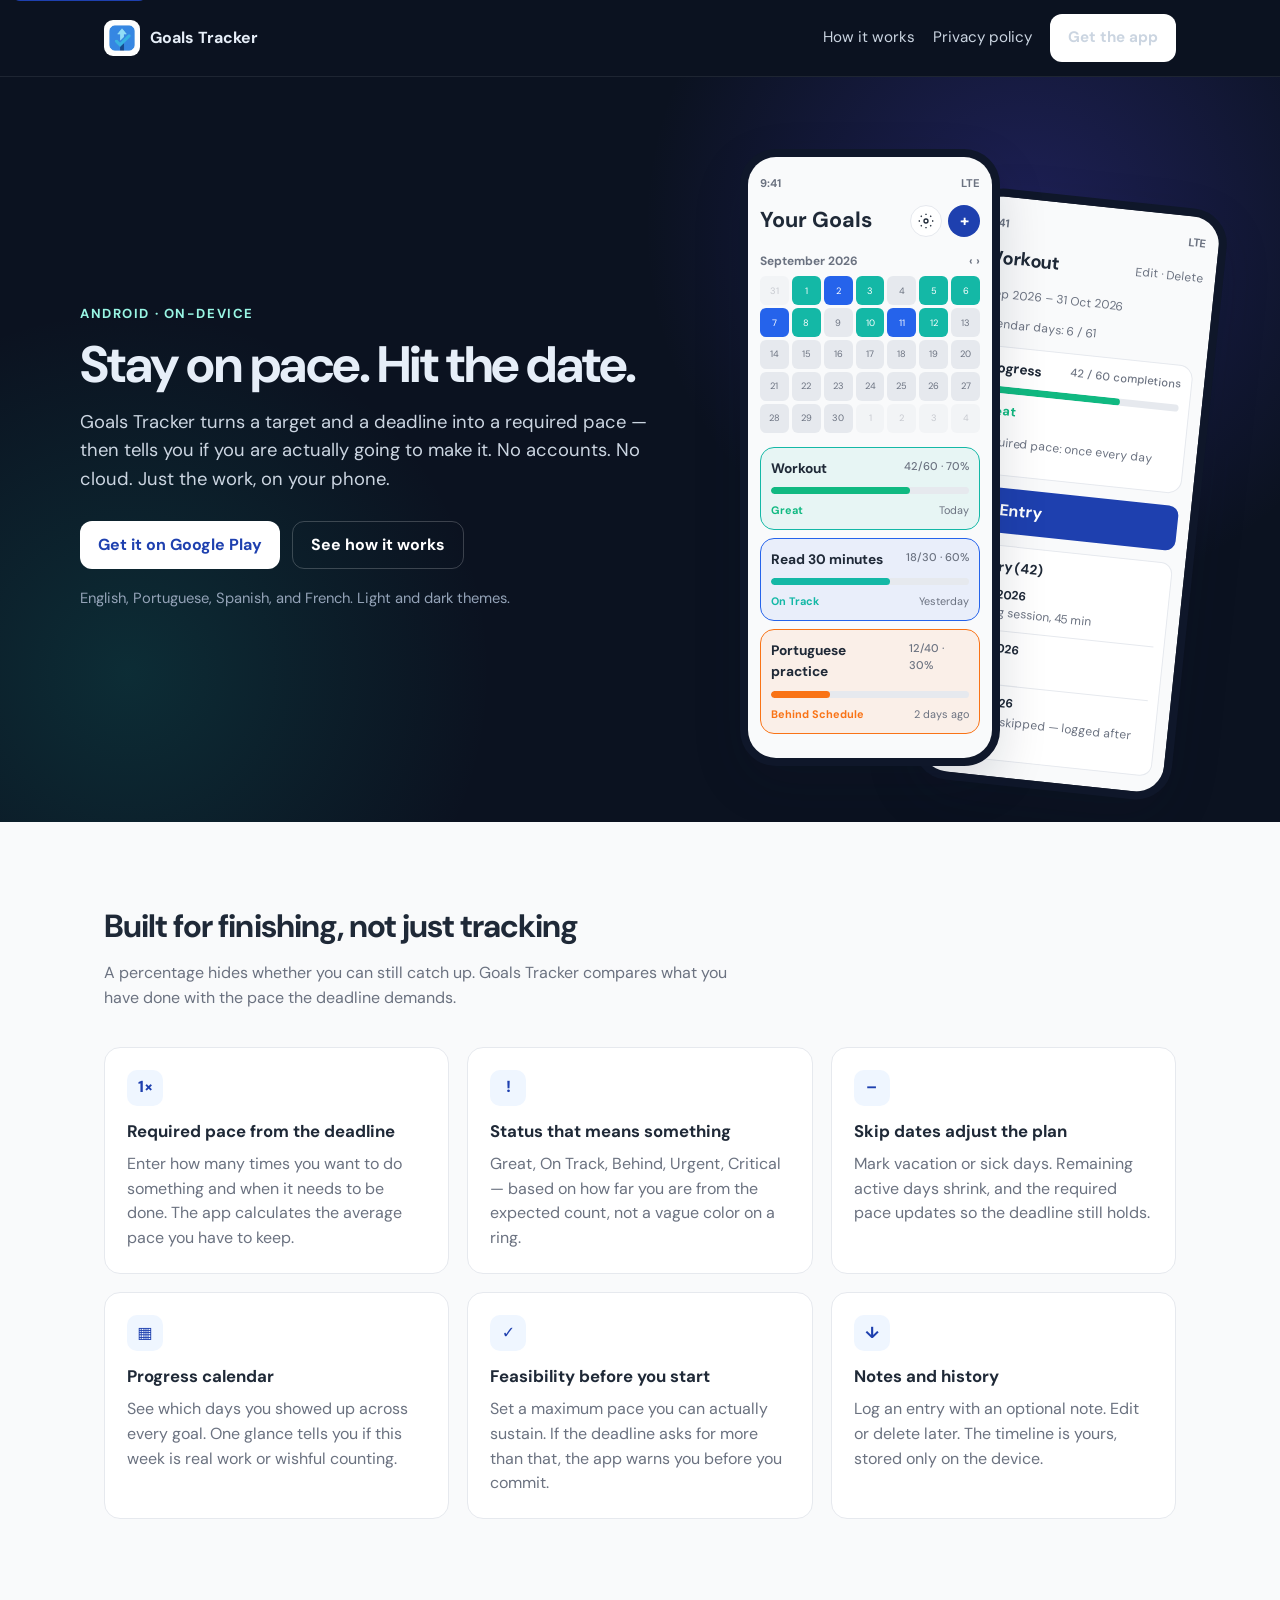
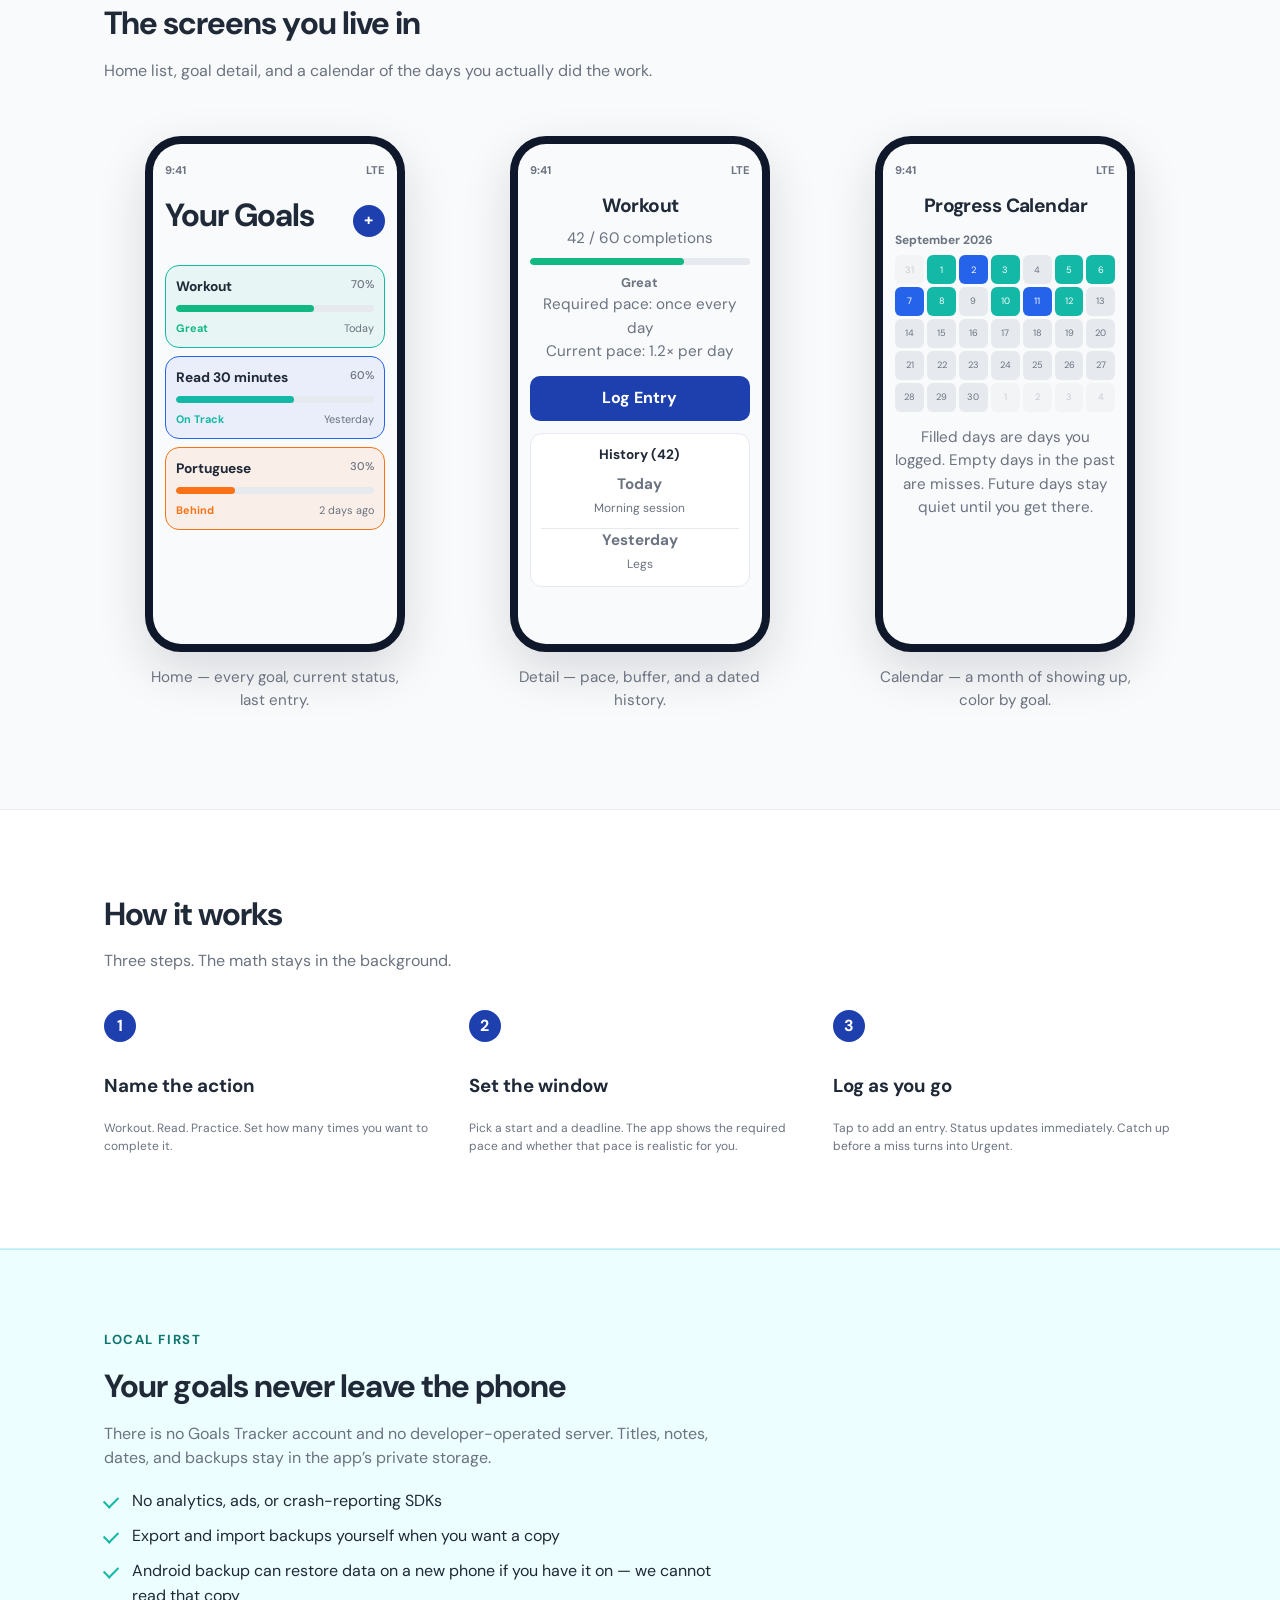
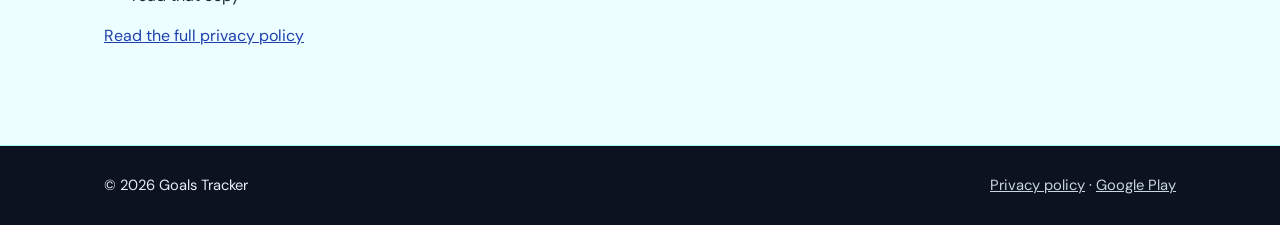
==== index.html @ f4b09078 "Add public landing page and privacy policy for GitHub Pages. Co-authored-by: Cursor <cursoragent@cur" ====
<!DOCTYPE html>
<html lang="en">
  <head>
    <meta charset="utf-8" />
    <meta name="viewport" content="width=device-width, initial-scale=1" />
    <title>Goals Tracker — Stay on pace. Hit the date.</title>
    <meta
      name="description"
      content="Goals Tracker turns a target and a deadline into a daily pace, then tells you if you are actually going to make it. All data stays on your phone."
    />
    <link rel="canonical" href="https://zepedrodev.github.io/goals-tracker/" />
    <meta property="og:title" content="Goals Tracker" />
    <meta
      property="og:description"
      content="Set a target and a date. See the pace you need, and whether you are on track."
    />
    <meta property="og:type" content="website" />
    <meta property="og:url" content="https://zepedrodev.github.io/goals-tracker/" />
    <meta property="og:image" content="https://zepedrodev.github.io/goals-tracker/assets/icon.png" />
    <link rel="icon" href="assets/favicon.svg" type="image/svg+xml" />
    <link rel="apple-touch-icon" href="assets/icon.png" />
    <link rel="preconnect" href="https://fonts.googleapis.com" />
    <link rel="preconnect" href="https://fonts.gstatic.com" crossorigin />
    <link
      href="https://fonts.googleapis.com/css2?family=DM+Sans:ital,opsz,wght@0,9..40,400;0,9..40,500;0,9..40,700;1,9..40,400&display=swap"
      rel="stylesheet"
    />
    <link rel="stylesheet" href="assets/styles.css" />
  </head>
  <body>
    <a class="skip-link" href="#main">Skip to content</a>

    <header class="site-header">
      <nav class="nav" aria-label="Primary">
        <a class="brand" href="./">
          <img src="assets/icon.png" width="36" height="36" alt="" />
          Goals Tracker
        </a>
        <div class="nav-links">
          <a href="#how">How it works</a>
          <a href="privacy/">Privacy policy</a>
          <a class="button button-primary" href="https://play.google.com/store/apps/details?id=com.goalstracker.app">Get the app</a>
        </div>
      </nav>
    </header>

    <main id="main">
      <section class="hero">
        <div class="wrap hero-grid">
          <div>
            <p class="kicker">Android · on-device</p>
            <h1>Stay on pace. Hit the date.</h1>
            <p class="lede">
              Goals Tracker turns a target and a deadline into a required pace —
              then tells you if you are actually going to make it. No accounts.
              No cloud. Just the work, on your phone.
            </p>
            <div class="cta-row">
              <a class="button button-primary" href="https://play.google.com/store/apps/details?id=com.goalstracker.app">
                Get it on Google Play
              </a>
              <a class="button button-ghost" href="#how">See how it works</a>
            </div>
            <p class="fine-print">English, Portuguese, Spanish, and French. Light and dark themes.</p>
          </div>

          <div class="phones" aria-hidden="true">
            <div class="phone phone-home">
              <div class="phone-screen">
                <div class="status-bar"><span>9:41</span><span>LTE</span></div>
                <div class="app-header">
                  <h2>Your Goals</h2>
                  <div class="header-actions">
                    <span class="icon-btn" title="Settings">
                      <svg width="16" height="16" viewBox="0 0 24 24" fill="none" stroke="currentColor" stroke-width="2" aria-hidden="true"><circle cx="12" cy="12" r="3"/><path d="M12 1v2M12 21v2M4.2 4.2l1.4 1.4M18.4 18.4l1.4 1.4M1 12h2M21 12h2M4.2 19.8l1.4-1.4M18.4 5.6l1.4-1.4"/></svg>
                    </span>
                    <span class="add-btn">+</span>
                  </div>
                </div>
                <div class="cal-label"><span>September 2026</span><span>‹ ›</span></div>
                <div class="calendar">
                  <span class="muted">31</span><span class="done">1</span><span class="done-blue">2</span><span class="done">3</span><span>4</span><span class="done">5</span><span class="done">6</span>
                  <span class="done-blue">7</span><span class="done">8</span><span>9</span><span class="done">10</span><span class="done-blue">11</span><span class="done">12</span><span>13</span>
                  <span>14</span><span>15</span><span>16</span><span>17</span><span>18</span><span>19</span><span>20</span>
                  <span>21</span><span>22</span><span>23</span><span>24</span><span>25</span><span>26</span><span>27</span>
                  <span>28</span><span>29</span><span>30</span><span class="muted">1</span><span class="muted">2</span><span class="muted">3</span><span class="muted">4</span>
                </div>
                <article class="goal-card teal">
                  <div class="goal-top">
                    <span>Workout</span>
                    <span class="goal-meta">42/60 · 70%</span>
                  </div>
                  <div class="bar"><i style="width:70%;background:#10b981"></i></div>
                  <div class="goal-foot">
                    <span class="status-great">Great</span>
                    <span>Today</span>
                  </div>
                </article>
                <article class="goal-card blue">
                  <div class="goal-top">
                    <span>Read 30 minutes</span>
                    <span class="goal-meta">18/30 · 60%</span>
                  </div>
                  <div class="bar"><i style="width:60%;background:#14b8a6"></i></div>
                  <div class="goal-foot">
                    <span class="status-track">On Track</span>
                    <span>Yesterday</span>
                  </div>
                </article>
                <article class="goal-card orange">
                  <div class="goal-top">
                    <span>Portuguese practice</span>
                    <span class="goal-meta">12/40 · 30%</span>
                  </div>
                  <div class="bar"><i style="width:30%;background:#f97316"></i></div>
                  <div class="goal-foot">
                    <span class="status-behind">Behind Schedule</span>
                    <span>2 days ago</span>
                  </div>
                </article>
              </div>
            </div>

            <div class="phone phone-detail">
              <div class="phone-screen">
                <div class="status-bar"><span>9:41</span><span>LTE</span></div>
                <div class="detail-title">
                  <h2>Workout</h2>
                  <span class="muted">Edit · Delete</span>
                </div>
                <p class="muted">1 Sep 2026 – 31 Oct 2026</p>
                <p class="muted">Calendar days: 6 / 61</p>
                <div class="goal-card" style="margin-top:12px">
                  <div class="goal-top">
                    <span>Progress</span>
                    <span class="goal-meta">42 / 60 completions</span>
                  </div>
                  <div class="bar"><i style="width:70%;background:#10b981"></i></div>
                  <p class="status-great" style="margin:8px 0 0;font-size:0.8rem">Great</p>
                  <p class="muted">Required pace: once every day</p>
                </div>
                <div class="log-btn">Log Entry</div>
                <div class="history">
                  <h3>History (42)</h3>
                  <p><strong>6 Sep 2026</strong><br /><span class="muted">Morning session, 45 min</span></p>
                  <p><strong>5 Sep 2026</strong><br /><span class="muted">Legs</span></p>
                  <p><strong>3 Sep 2026</strong><br /><span class="muted">Rest day skipped — logged after travel</span></p>
                </div>
              </div>
            </div>
          </div>
        </div>
      </section>

      <section class="section" id="features">
        <div class="wrap">
          <h2>Built for finishing, not just tracking</h2>
          <p class="section-intro">
            A percentage hides whether you can still catch up. Goals Tracker
            compares what you have done with the pace the deadline demands.
          </p>
          <div class="features">
            <article class="feature">
              <div class="feature-icon" aria-hidden="true">1×</div>
              <h3>Required pace from the deadline</h3>
              <p>
                Enter how many times you want to do something and when it needs
                to be done. The app calculates the average pace you have to keep.
              </p>
            </article>
            <article class="feature">
              <div class="feature-icon" aria-hidden="true">!</div>
              <h3>Status that means something</h3>
              <p>
                Great, On Track, Behind, Urgent, Critical — based on how far you
                are from the expected count, not a vague color on a ring.
              </p>
            </article>
            <article class="feature">
              <div class="feature-icon" aria-hidden="true">–</div>
              <h3>Skip dates adjust the plan</h3>
              <p>
                Mark vacation or sick days. Remaining active days shrink, and
                the required pace updates so the deadline still holds.
              </p>
            </article>
            <article class="feature">
              <div class="feature-icon" aria-hidden="true">▦</div>
              <h3>Progress calendar</h3>
              <p>
                See which days you showed up across every goal. One glance tells
                you if this week is real work or wishful counting.
              </p>
            </article>
            <article class="feature">
              <div class="feature-icon" aria-hidden="true">✓</div>
              <h3>Feasibility before you start</h3>
              <p>
                Set a maximum pace you can actually sustain. If the deadline
                asks for more than that, the app warns you before you commit.
              </p>
            </article>
            <article class="feature">
              <div class="feature-icon" aria-hidden="true">↓</div>
              <h3>Notes and history</h3>
              <p>
                Log an entry with an optional note. Edit or delete later. The
                timeline is yours, stored only on the device.
              </p>
            </article>
          </div>
        </div>
      </section>

      <section class="section" id="screens" style="padding-top:0">
        <div class="wrap">
          <h2>The screens you live in</h2>
          <p class="section-intro">
            Home list, goal detail, and a calendar of the days you actually did the work.
          </p>
          <div class="shots">
            <figure class="shot">
              <div class="phone">
                <div class="phone-screen">
                  <div class="status-bar"><span>9:41</span><span>LTE</span></div>
                  <div class="app-header">
                    <h2>Your Goals</h2>
                    <span class="add-btn">+</span>
                  </div>
                  <article class="goal-card teal">
                    <div class="goal-top"><span>Workout</span><span class="goal-meta">70%</span></div>
                    <div class="bar"><i style="width:70%;background:#10b981"></i></div>
                    <div class="goal-foot"><span class="status-great">Great</span><span>Today</span></div>
                  </article>
                  <article class="goal-card blue">
                    <div class="goal-top"><span>Read 30 minutes</span><span class="goal-meta">60%</span></div>
                    <div class="bar"><i style="width:60%;background:#14b8a6"></i></div>
                    <div class="goal-foot"><span class="status-track">On Track</span><span>Yesterday</span></div>
                  </article>
                  <article class="goal-card orange">
                    <div class="goal-top"><span>Portuguese</span><span class="goal-meta">30%</span></div>
                    <div class="bar"><i style="width:30%;background:#f97316"></i></div>
                    <div class="goal-foot"><span class="status-behind">Behind</span><span>2 days ago</span></div>
                  </article>
                </div>
              </div>
              <figcaption><p>Home — every goal, current status, last entry.</p></figcaption>
            </figure>
            <figure class="shot">
              <div class="phone">
                <div class="phone-screen">
                  <div class="status-bar"><span>9:41</span><span>LTE</span></div>
                  <h2 style="margin:0 0 6px;font-size:1.2rem">Workout</h2>
                  <p class="muted">42 / 60 completions</p>
                  <div class="bar"><i style="width:70%;background:#10b981"></i></div>
                  <p class="status-great" style="font-size:0.8rem">Great</p>
                  <p class="muted">Required pace: once every day</p>
                  <p class="muted">Current pace: 1.2× per day</p>
                  <div class="log-btn">Log Entry</div>
                  <div class="history">
                    <h3>History (42)</h3>
                    <p><strong>Today</strong><br /><span class="muted">Morning session</span></p>
                    <p><strong>Yesterday</strong><br /><span class="muted">Legs</span></p>
                  </div>
                </div>
              </div>
              <figcaption><p>Detail — pace, buffer, and a dated history.</p></figcaption>
            </figure>
            <figure class="shot">
              <div class="phone">
                <div class="phone-screen">
                  <div class="status-bar"><span>9:41</span><span>LTE</span></div>
                  <h2 style="margin:0 0 10px;font-size:1.2rem">Progress Calendar</h2>
                  <div class="cal-label"><span>September 2026</span></div>
                  <div class="calendar">
                    <span class="muted">31</span><span class="done">1</span><span class="done-blue">2</span><span class="done">3</span><span>4</span><span class="done">5</span><span class="done">6</span>
                    <span class="done-blue">7</span><span class="done">8</span><span>9</span><span class="done">10</span><span class="done-blue">11</span><span class="done">12</span><span>13</span>
                    <span>14</span><span>15</span><span>16</span><span>17</span><span>18</span><span>19</span><span>20</span>
                    <span>21</span><span>22</span><span>23</span><span>24</span><span>25</span><span>26</span><span>27</span>
                    <span>28</span><span>29</span><span>30</span><span class="muted">1</span><span class="muted">2</span><span class="muted">3</span><span class="muted">4</span>
                  </div>
                  <p class="muted" style="margin-top:12px">Filled days are days you logged. Empty days in the past are misses. Future days stay quiet until you get there.</p>
                </div>
              </div>
              <figcaption><p>Calendar — a month of showing up, color by goal.</p></figcaption>
            </figure>
          </div>
        </div>
      </section>

      <section class="section" id="how" style="background:#fff;border-top:1px solid var(--border);border-bottom:1px solid var(--border)">
        <div class="wrap">
          <h2>How it works</h2>
          <p class="section-intro">Three steps. The math stays in the background.</p>
          <div class="steps">
            <article>
              <span class="step-num">1</span>
              <h3>Name the action</h3>
              <p class="muted">Workout. Read. Practice. Set how many times you want to complete it.</p>
            </article>
            <article>
              <span class="step-num">2</span>
              <h3>Set the window</h3>
              <p class="muted">Pick a start and a deadline. The app shows the required pace and whether that pace is realistic for you.</p>
            </article>
            <article>
              <span class="step-num">3</span>
              <h3>Log as you go</h3>
              <p class="muted">Tap to add an entry. Status updates immediately. Catch up before a miss turns into Urgent.</p>
            </article>
          </div>
        </div>
      </section>

      <section class="section privacy-band" id="privacy-first">
        <div class="wrap privacy-grid">
          <div>
            <p class="kicker" style="color:#0f766e">Local first</p>
            <h2>Your goals never leave the phone</h2>
            <p class="section-intro" style="margin-bottom:18px">
              There is no Goals Tracker account and no developer-operated server.
              Titles, notes, dates, and backups stay in the app’s private storage.
            </p>
            <ul class="checks">
              <li>No analytics, ads, or crash-reporting SDKs</li>
              <li>Export and import backups yourself when you want a copy</li>
              <li>Android backup can restore data on a new phone if you have it on — we cannot read that copy</li>
            </ul>
            <p><a href="privacy/">Read the full privacy policy</a></p>
          </div>
        </div>
      </section>
    </main>

    <footer class="site-footer">
      <div class="wrap footer-row">
        <span>© 2026 Goals Tracker</span>
        <span>
          <a href="privacy/">Privacy policy</a>
          ·
          <a href="https://play.google.com/store/apps/details?id=com.goalstracker.app">Google Play</a>
        </span>
      </div>
    </footer>
  </body>
</html>
---- assets/styles.css ----
:root {
  --bg: #f9fafb;
  --surface: #ffffff;
  --text: #1f2937;
  --muted: #6b7280;
  --faint: #9ca3af;
  --border: #e6e9ee;
  --primary: #1e40af;
  --primary-hover: #1d4ed8;
  --secondary: #14b8a6;
  --success: #10b981;
  --warning: #f97316;
  --info: #2563eb;
  --hero: #0b1220;
  --hero-text: #e6eef8;
  --radius: 16px;
  --shadow: 0 18px 50px rgba(15, 23, 42, 0.14);
  --max: 1120px;
}

* {
  box-sizing: border-box;
}

html {
  scroll-behavior: smooth;
}

body {
  margin: 0;
  color: var(--text);
  background: var(--bg);
  font-family: "DM Sans", system-ui, -apple-system, "Segoe UI", sans-serif;
  line-height: 1.55;
}

img {
  max-width: 100%;
  display: block;
}

a {
  color: var(--primary);
}

.skip-link {
  position: absolute;
  left: 12px;
  top: -40px;
  z-index: 20;
  padding: 8px 12px;
  background: var(--primary);
  color: #fff;
  border-radius: 8px;
}

.skip-link:focus {
  top: 12px;
}

.site-header,
.site-footer {
  background: var(--hero);
  color: var(--hero-text);
}

.site-header {
  position: sticky;
  top: 0;
  z-index: 10;
  border-bottom: 1px solid rgba(255, 255, 255, 0.08);
}

.nav {
  display: flex;
  align-items: center;
  justify-content: space-between;
  flex-wrap: wrap;
  gap: 16px;
  max-width: var(--max);
  margin: 0 auto;
  padding: 14px 24px;
}

.brand {
  display: flex;
  align-items: center;
  gap: 10px;
  color: inherit;
  text-decoration: none;
  font-weight: 700;
}

.brand img {
  width: 36px;
  height: 36px;
  border-radius: 9px;
}

.nav-links {
  display: flex;
  align-items: center;
  gap: 8px 18px;
}

.nav-links a {
  color: #cbd5e1;
  text-decoration: none;
  font-size: 0.95rem;
}

.nav-links a:hover,
.nav-links a[aria-current="page"] {
  color: #fff;
}

.wrap {
  max-width: var(--max);
  margin: 0 auto;
  padding: 0 24px;
}

.hero {
  background:
    radial-gradient(circle at 80% 20%, rgba(79, 70, 229, 0.28), transparent 32%),
    radial-gradient(circle at 10% 80%, rgba(20, 184, 166, 0.16), transparent 28%),
    var(--hero);
  color: var(--hero-text);
  overflow: hidden;
}

.hero-grid {
  display: grid;
  grid-template-columns: minmax(0, 1fr) minmax(280px, 460px);
  gap: 48px;
  align-items: center;
  padding: 72px 0 56px;
}

.kicker {
  margin: 0 0 12px;
  color: #99f6e4;
  font-size: 0.82rem;
  font-weight: 700;
  letter-spacing: 0.12em;
  text-transform: uppercase;
}

h1 {
  margin: 0 0 16px;
  font-size: clamp(2.2rem, 4vw, 3.4rem);
  line-height: 1.08;
  letter-spacing: -0.03em;
}

.lede {
  margin: 0 0 28px;
  max-width: 38rem;
  color: #cbd5e1;
  font-size: 1.15rem;
}

.cta-row {
  display: flex;
  flex-wrap: wrap;
  gap: 12px;
  margin-bottom: 18px;
}

.button {
  display: inline-flex;
  align-items: center;
  justify-content: center;
  gap: 8px;
  min-height: 48px;
  padding: 0 18px;
  border-radius: 12px;
  text-decoration: none;
  font-weight: 700;
}

.button-primary {
  background: #fff;
  color: var(--primary);
}

.button-primary:hover {
  background: #eff6ff;
}

.button-ghost {
  border: 1px solid rgba(255, 255, 255, 0.2);
  color: #fff;
}

.button-ghost:hover {
  background: rgba(255, 255, 255, 0.06);
}

.fine-print {
  margin: 0;
  color: #94a3b8;
  font-size: 0.92rem;
}

.phones {
  position: relative;
  min-height: 540px;
}

.phone {
  width: 260px;
  background: #111827;
  border: 8px solid #0f172a;
  border-radius: 36px;
  box-shadow: var(--shadow);
  overflow: hidden;
}

.phone-screen {
  background: var(--bg);
  color: var(--text);
  min-height: 500px;
  padding: 18px 12px 16px;
}

.phone-home {
  position: relative;
  z-index: 2;
}

.phone-detail {
  position: absolute;
  right: 0;
  top: 48px;
  transform: rotate(6deg);
  z-index: 1;
}

.status-bar {
  display: flex;
  justify-content: space-between;
  color: var(--muted);
  font-size: 0.7rem;
  font-weight: 700;
  margin-bottom: 12px;
}

.app-header {
  display: flex;
  justify-content: space-between;
  align-items: center;
  margin-bottom: 14px;
}

.app-header h2 {
  margin: 0;
  font-size: 1.35rem;
}

.icon-btn,
.add-btn {
  width: 32px;
  height: 32px;
  border-radius: 16px;
  display: grid;
  place-items: center;
  font-weight: 700;
}

.icon-btn {
  background: var(--surface);
  border: 1px solid var(--border);
  color: var(--text);
}

.add-btn {
  background: var(--primary);
  color: #fff;
}

.header-actions {
  display: flex;
  gap: 6px;
}

.cal-label {
  display: flex;
  justify-content: space-between;
  color: var(--muted);
  font-size: 0.75rem;
  font-weight: 700;
  margin-bottom: 6px;
}

.calendar {
  display: grid;
  grid-template-columns: repeat(7, 1fr);
  gap: 3px;
  margin-bottom: 14px;
}

.calendar span {
  aspect-ratio: 1;
  border-radius: 6px;
  background: var(--border);
  font-size: 0.58rem;
  display: grid;
  place-items: center;
  color: var(--muted);
}

.calendar .done {
  background: var(--secondary);
  color: #fff;
}

.calendar .done-blue {
  background: var(--info);
  color: #fff;
}

.calendar .muted {
  opacity: 0.35;
}

.goal-card {
  background: var(--surface);
  border: 1.5px solid var(--border);
  border-radius: 14px;
  padding: 10px;
  margin-bottom: 8px;
}

.goal-card.teal {
  background: rgba(20, 184, 166, 0.08);
  border-color: var(--secondary);
}

.goal-card.blue {
  background: rgba(37, 99, 235, 0.08);
  border-color: var(--info);
}

.goal-card.orange {
  background: rgba(249, 115, 22, 0.08);
  border-color: var(--warning);
}

.goal-top {
  display: flex;
  justify-content: space-between;
  gap: 8px;
  font-size: 0.86rem;
  font-weight: 700;
}

.goal-meta {
  color: var(--muted);
  font-size: 0.7rem;
  font-weight: 500;
}

.bar {
  height: 7px;
  background: var(--border);
  border-radius: 4px;
  margin: 8px 0;
  overflow: hidden;
  position: relative;
}

.bar > i {
  display: block;
  height: 100%;
  border-radius: 4px;
}

.goal-foot {
  display: flex;
  justify-content: space-between;
  font-size: 0.68rem;
  color: var(--muted);
}

.status-great { color: var(--success); font-weight: 700; }
.status-track { color: var(--secondary); font-weight: 700; }
.status-behind { color: var(--warning); font-weight: 700; }

.detail-title {
  display: flex;
  justify-content: space-between;
  align-items: center;
}

.detail-title h2 {
  margin: 0;
  font-size: 1.15rem;
}

.muted {
  color: var(--muted);
  font-size: 0.75rem;
}

.log-btn {
  width: 100%;
  margin: 12px 0;
  padding: 10px;
  border: 0;
  border-radius: 10px;
  background: var(--primary);
  color: #fff;
  font-weight: 700;
}

.history {
  background: var(--surface);
  border: 1px solid var(--border);
  border-radius: 12px;
  padding: 10px;
}

.history h3 {
  margin: 0 0 8px;
  font-size: 0.85rem;
}

.history p {
  margin: 0 0 8px;
  padding-bottom: 8px;
  border-bottom: 1px solid var(--border);
  font-size: 0.75rem;
}

.history p:last-child {
  margin: 0;
  padding: 0;
  border: 0;
}

.section {
  padding: 80px 0;
}

.section h2 {
  margin: 0 0 10px;
  font-size: 2rem;
  letter-spacing: -0.03em;
}

.section-intro {
  margin: 0 0 36px;
  max-width: 40rem;
  color: var(--muted);
}

.features {
  display: grid;
  grid-template-columns: repeat(3, 1fr);
  gap: 18px;
}

.feature {
  background: var(--surface);
  border: 1px solid var(--border);
  border-radius: var(--radius);
  padding: 22px;
}

.feature h3 {
  margin: 0 0 8px;
  font-size: 1.05rem;
}

.feature p {
  margin: 0;
  color: var(--muted);
}

.feature-icon {
  width: 36px;
  height: 36px;
  margin-bottom: 12px;
  border-radius: 10px;
  display: grid;
  place-items: center;
  background: #eff6ff;
  color: var(--primary);
  font-weight: 800;
}

.steps {
  display: grid;
  grid-template-columns: repeat(3, 1fr);
  gap: 22px;
}

.step-num {
  display: inline-grid;
  place-items: center;
  width: 32px;
  height: 32px;
  margin-bottom: 10px;
  border-radius: 999px;
  background: var(--primary);
  color: #fff;
  font-weight: 700;
}

.privacy-band {
  background: #ecfeff;
  border-top: 1px solid #a5f3fc;
  border-bottom: 1px solid #a5f3fc;
}

.privacy-grid {
  display: grid;
  grid-template-columns: minmax(0, 40rem);
}

.checks {
  margin: 0;
  padding: 0;
  list-style: none;
}

.checks li {
  position: relative;
  padding-left: 28px;
  margin: 0 0 10px;
}

.checks li::before {
  content: "";
  position: absolute;
  left: 0;
  top: 0.45em;
  width: 12px;
  height: 7px;
  border-left: 2.5px solid var(--secondary);
  border-bottom: 2.5px solid var(--secondary);
  transform: rotate(-45deg);
}

.shots {
  display: grid;
  grid-template-columns: repeat(3, 1fr);
  gap: 24px;
}

.shot {
  text-align: center;
}

.shot .phone {
  margin: 0 auto 14px;
}

.shot p {
  margin: 0;
  color: var(--muted);
  font-size: 0.95rem;
}

.site-footer {
  padding: 28px 0;
}

.footer-row {
  display: flex;
  justify-content: space-between;
  gap: 16px;
  flex-wrap: wrap;
  font-size: 0.92rem;
}

.site-footer a {
  color: #cbd5e1;
}

.legal {
  max-width: 42rem;
  padding: 48px 0 80px;
}

.legal h1 {
  font-size: 2.4rem;
}

.legal .meta {
  color: var(--muted);
  margin: 0 0 24px;
}

.legal .card {
  background: var(--surface);
  border: 1px solid var(--border);
  border-radius: 12px;
  padding: 16px 18px;
}

.legal h2 {
  margin: 2rem 0 0.7rem;
  font-size: 1.2rem;
}

.legal ul {
  padding-left: 1.2rem;
}

code {
  font-family: ui-monospace, SFMono-Regular, Consolas, monospace;
  font-size: 0.92em;
}

@media (max-width: 900px) {
  .hero-grid,
  .features,
  .steps,
  .privacy-grid,
  .shots {
    grid-template-columns: 1fr;
  }

  .phones {
    min-height: 0;
    display: flex;
    justify-content: center;
    padding-bottom: 24px;
  }

  .phone-detail {
    display: none;
  }

  .section {
    padding: 56px 0;
  }
}

@media (max-width: 560px) {
  h1 {
    font-size: 2rem;
  }

  .nav-links a {
    font-size: 0.85rem;
  }
}

@media (prefers-reduced-motion: reduce) {
  html {
    scroll-behavior: auto;
  }
}
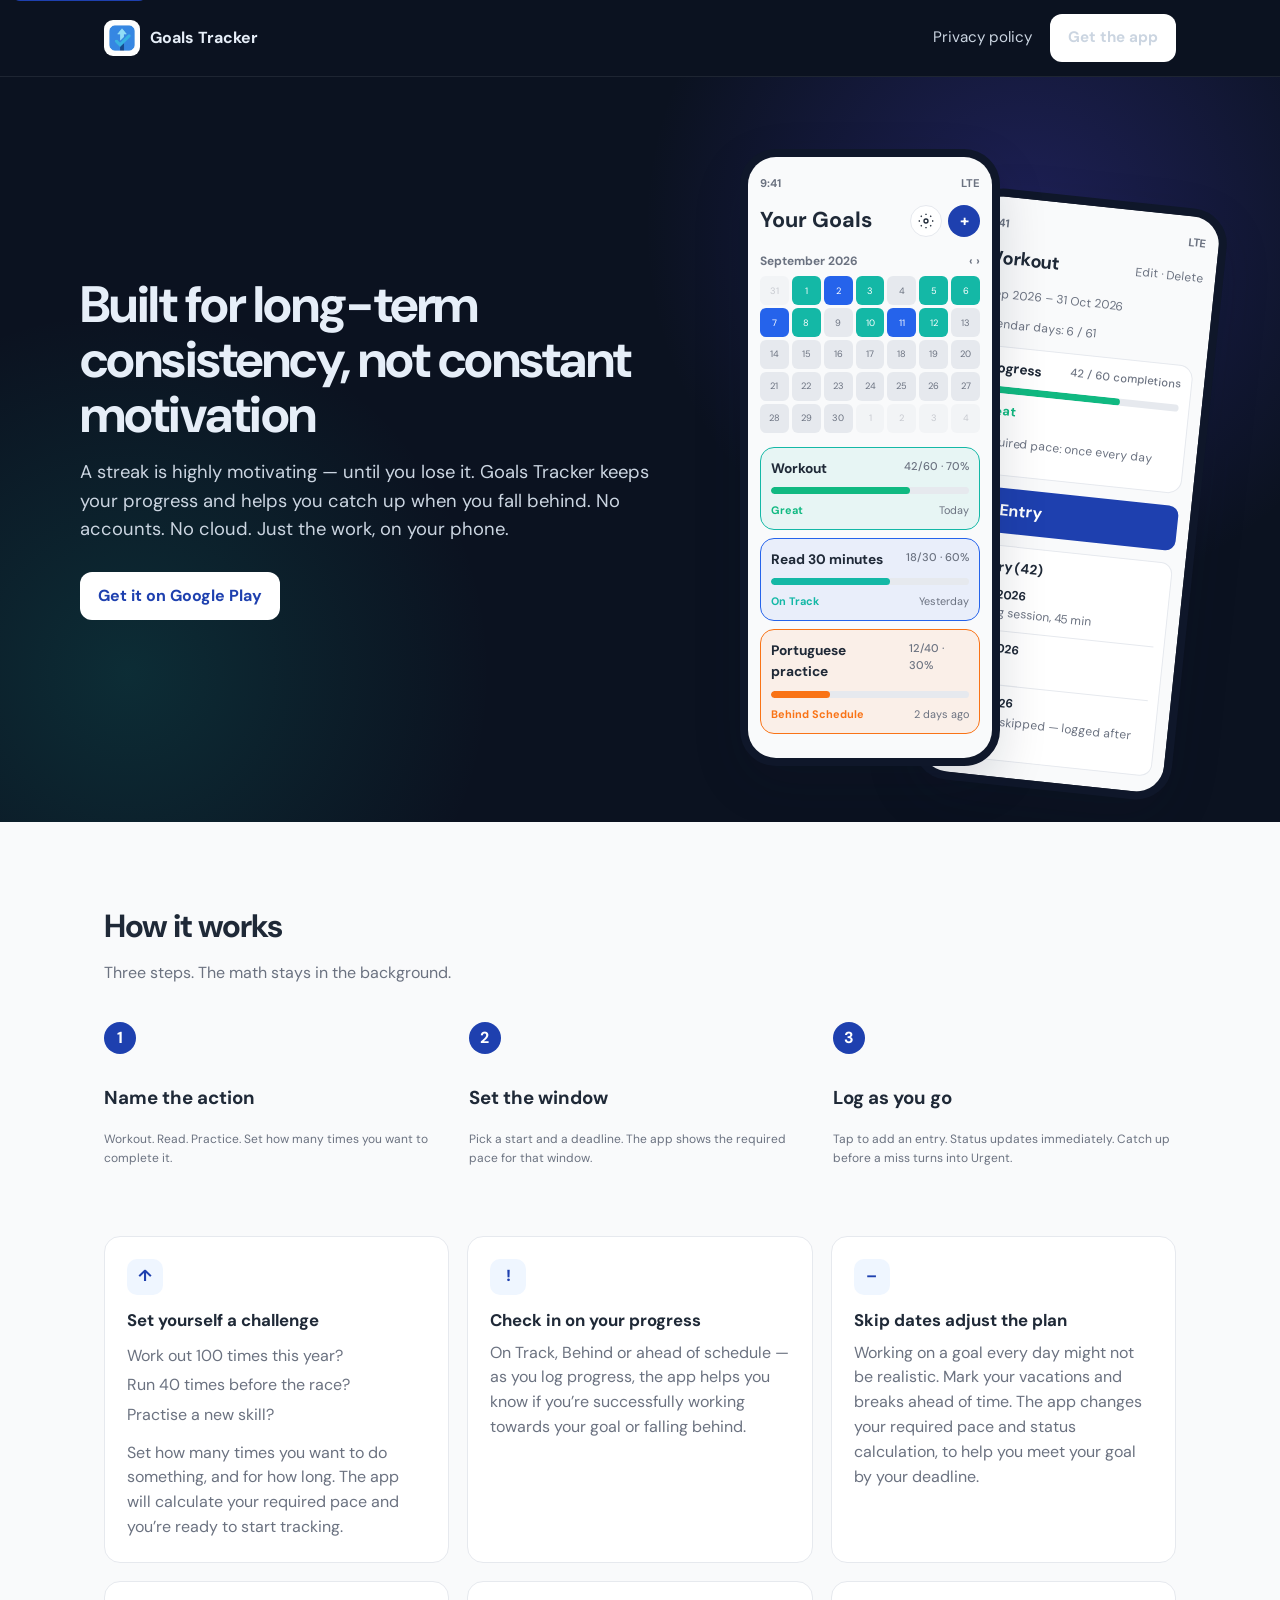
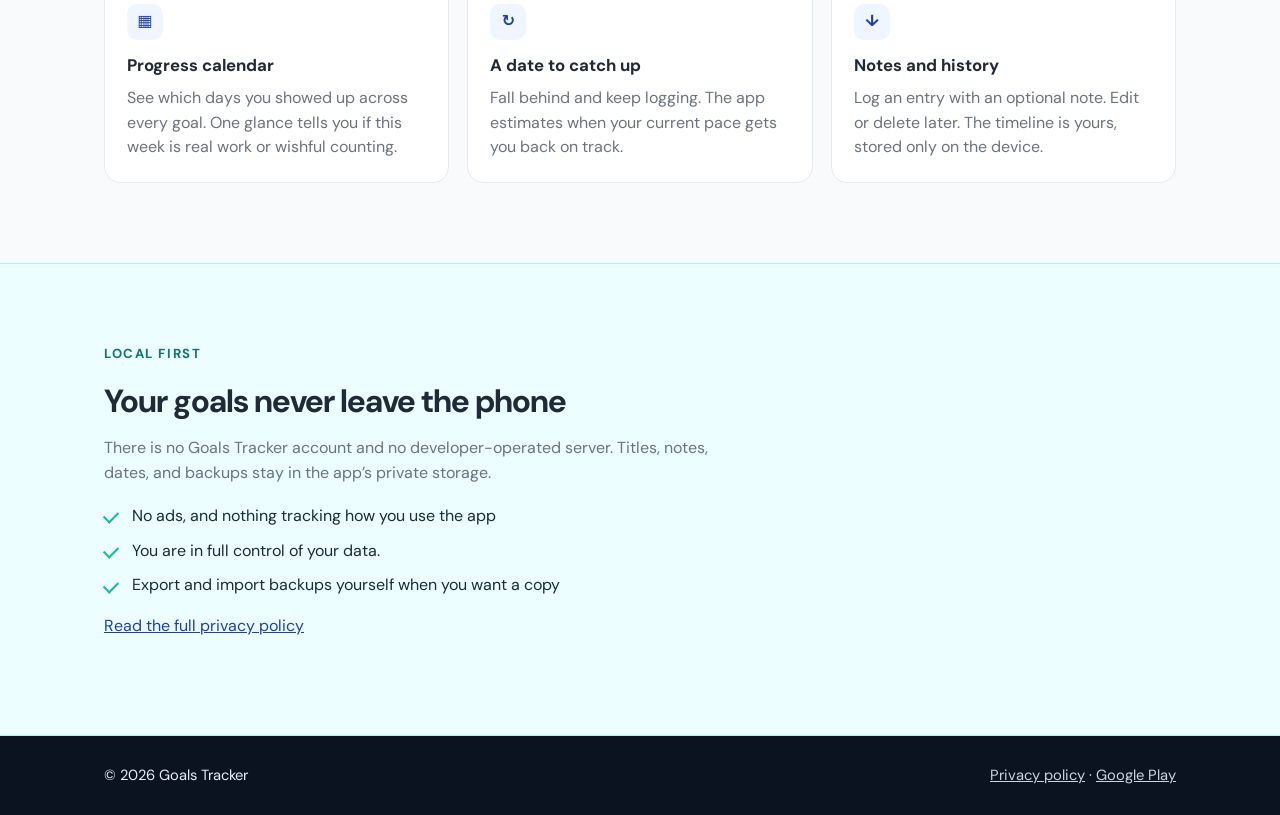
==== commit 79ef22a5: "Rewrite the landing page around long-term consistency, not streaks. Co-authored-by: Cursor <cursorag" ====
--- a/index.html
+++ b/index.html
@@ -3,16 +3,16 @@
   <head>
     <meta charset="utf-8" />
     <meta name="viewport" content="width=device-width, initial-scale=1" />
-    <title>Goals Tracker — Stay on pace. Hit the date.</title>
+    <title>Goals Tracker — Built for long-term consistency</title>
     <meta
       name="description"
-      content="Goals Tracker turns a target and a deadline into a daily pace, then tells you if you are actually going to make it. All data stays on your phone."
+      content="A streak is highly motivating — until you lose it. Goals Tracker keeps your progress and helps you catch up when you fall behind. All data stays on your phone."
     />
     <link rel="canonical" href="https://zepedrodev.github.io/goals-tracker/" />
     <meta property="og:title" content="Goals Tracker" />
     <meta
       property="og:description"
-      content="Set a target and a date. See the pace you need, and whether you are on track."
+      content="A streak is highly motivating — until you lose it. Goals Tracker keeps your progress and helps you catch up."
     />
     <meta property="og:type" content="website" />
     <meta property="og:url" content="https://zepedrodev.github.io/goals-tracker/" />
@@ -37,7 +37,6 @@
           Goals Tracker
         </a>
         <div class="nav-links">
-          <a href="#how">How it works</a>
           <a href="privacy/">Privacy policy</a>
           <a class="button button-primary" href="https://play.google.com/store/apps/details?id=com.goalstracker.app">Get the app</a>
         </div>
@@ -48,20 +47,17 @@
       <section class="hero">
         <div class="wrap hero-grid">
           <div>
-            <p class="kicker">Android · on-device</p>
-            <h1>Stay on pace. Hit the date.</h1>
+            <h1>Built for long-term consistency, not constant motivation</h1>
             <p class="lede">
-              Goals Tracker turns a target and a deadline into a required pace —
-              then tells you if you are actually going to make it. No accounts.
-              No cloud. Just the work, on your phone.
+              A streak is highly motivating — until you lose it. Goals Tracker
+              keeps your progress and helps you catch up when you fall behind.
+              No accounts. No cloud. Just the work, on your phone.
             </p>
             <div class="cta-row">
               <a class="button button-primary" href="https://play.google.com/store/apps/details?id=com.goalstracker.app">
                 Get it on Google Play
               </a>
-              <a class="button button-ghost" href="#how">See how it works</a>
             </div>
-            <p class="fine-print">English, Portuguese, Spanish, and French. Light and dark themes.</p>
           </div>
 
           <div class="phones" aria-hidden="true">
@@ -152,143 +148,7 @@
         </div>
       </section>
 
-      <section class="section" id="features">
-        <div class="wrap">
-          <h2>Built for finishing, not just tracking</h2>
-          <p class="section-intro">
-            A percentage hides whether you can still catch up. Goals Tracker
-            compares what you have done with the pace the deadline demands.
-          </p>
-          <div class="features">
-            <article class="feature">
-              <div class="feature-icon" aria-hidden="true">1×</div>
-              <h3>Required pace from the deadline</h3>
-              <p>
-                Enter how many times you want to do something and when it needs
-                to be done. The app calculates the average pace you have to keep.
-              </p>
-            </article>
-            <article class="feature">
-              <div class="feature-icon" aria-hidden="true">!</div>
-              <h3>Status that means something</h3>
-              <p>
-                Great, On Track, Behind, Urgent, Critical — based on how far you
-                are from the expected count, not a vague color on a ring.
-              </p>
-            </article>
-            <article class="feature">
-              <div class="feature-icon" aria-hidden="true">–</div>
-              <h3>Skip dates adjust the plan</h3>
-              <p>
-                Mark vacation or sick days. Remaining active days shrink, and
-                the required pace updates so the deadline still holds.
-              </p>
-            </article>
-            <article class="feature">
-              <div class="feature-icon" aria-hidden="true">▦</div>
-              <h3>Progress calendar</h3>
-              <p>
-                See which days you showed up across every goal. One glance tells
-                you if this week is real work or wishful counting.
-              </p>
-            </article>
-            <article class="feature">
-              <div class="feature-icon" aria-hidden="true">✓</div>
-              <h3>Feasibility before you start</h3>
-              <p>
-                Set a maximum pace you can actually sustain. If the deadline
-                asks for more than that, the app warns you before you commit.
-              </p>
-            </article>
-            <article class="feature">
-              <div class="feature-icon" aria-hidden="true">↓</div>
-              <h3>Notes and history</h3>
-              <p>
-                Log an entry with an optional note. Edit or delete later. The
-                timeline is yours, stored only on the device.
-              </p>
-            </article>
-          </div>
-        </div>
-      </section>
-
-      <section class="section" id="screens" style="padding-top:0">
-        <div class="wrap">
-          <h2>The screens you live in</h2>
-          <p class="section-intro">
-            Home list, goal detail, and a calendar of the days you actually did the work.
-          </p>
-          <div class="shots">
-            <figure class="shot">
-              <div class="phone">
-                <div class="phone-screen">
-                  <div class="status-bar"><span>9:41</span><span>LTE</span></div>
-                  <div class="app-header">
-                    <h2>Your Goals</h2>
-                    <span class="add-btn">+</span>
-                  </div>
-                  <article class="goal-card teal">
-                    <div class="goal-top"><span>Workout</span><span class="goal-meta">70%</span></div>
-                    <div class="bar"><i style="width:70%;background:#10b981"></i></div>
-                    <div class="goal-foot"><span class="status-great">Great</span><span>Today</span></div>
-                  </article>
-                  <article class="goal-card blue">
-                    <div class="goal-top"><span>Read 30 minutes</span><span class="goal-meta">60%</span></div>
-                    <div class="bar"><i style="width:60%;background:#14b8a6"></i></div>
-                    <div class="goal-foot"><span class="status-track">On Track</span><span>Yesterday</span></div>
-                  </article>
-                  <article class="goal-card orange">
-                    <div class="goal-top"><span>Portuguese</span><span class="goal-meta">30%</span></div>
-                    <div class="bar"><i style="width:30%;background:#f97316"></i></div>
-                    <div class="goal-foot"><span class="status-behind">Behind</span><span>2 days ago</span></div>
-                  </article>
-                </div>
-              </div>
-              <figcaption><p>Home — every goal, current status, last entry.</p></figcaption>
-            </figure>
-            <figure class="shot">
-              <div class="phone">
-                <div class="phone-screen">
-                  <div class="status-bar"><span>9:41</span><span>LTE</span></div>
-                  <h2 style="margin:0 0 6px;font-size:1.2rem">Workout</h2>
-                  <p class="muted">42 / 60 completions</p>
-                  <div class="bar"><i style="width:70%;background:#10b981"></i></div>
-                  <p class="status-great" style="font-size:0.8rem">Great</p>
-                  <p class="muted">Required pace: once every day</p>
-                  <p class="muted">Current pace: 1.2× per day</p>
-                  <div class="log-btn">Log Entry</div>
-                  <div class="history">
-                    <h3>History (42)</h3>
-                    <p><strong>Today</strong><br /><span class="muted">Morning session</span></p>
-                    <p><strong>Yesterday</strong><br /><span class="muted">Legs</span></p>
-                  </div>
-                </div>
-              </div>
-              <figcaption><p>Detail — pace, buffer, and a dated history.</p></figcaption>
-            </figure>
-            <figure class="shot">
-              <div class="phone">
-                <div class="phone-screen">
-                  <div class="status-bar"><span>9:41</span><span>LTE</span></div>
-                  <h2 style="margin:0 0 10px;font-size:1.2rem">Progress Calendar</h2>
-                  <div class="cal-label"><span>September 2026</span></div>
-                  <div class="calendar">
-                    <span class="muted">31</span><span class="done">1</span><span class="done-blue">2</span><span class="done">3</span><span>4</span><span class="done">5</span><span class="done">6</span>
-                    <span class="done-blue">7</span><span class="done">8</span><span>9</span><span class="done">10</span><span class="done-blue">11</span><span class="done">12</span><span>13</span>
-                    <span>14</span><span>15</span><span>16</span><span>17</span><span>18</span><span>19</span><span>20</span>
-                    <span>21</span><span>22</span><span>23</span><span>24</span><span>25</span><span>26</span><span>27</span>
-                    <span>28</span><span>29</span><span>30</span><span class="muted">1</span><span class="muted">2</span><span class="muted">3</span><span class="muted">4</span>
-                  </div>
-                  <p class="muted" style="margin-top:12px">Filled days are days you logged. Empty days in the past are misses. Future days stay quiet until you get there.</p>
-                </div>
-              </div>
-              <figcaption><p>Calendar — a month of showing up, color by goal.</p></figcaption>
-            </figure>
-          </div>
-        </div>
-      </section>
-
-      <section class="section" id="how" style="background:#fff;border-top:1px solid var(--border);border-bottom:1px solid var(--border)">
+      <section class="section" id="how">
         <div class="wrap">
           <h2>How it works</h2>
           <p class="section-intro">Three steps. The math stays in the background.</p>
@@ -301,12 +161,71 @@
             <article>
               <span class="step-num">2</span>
               <h3>Set the window</h3>
-              <p class="muted">Pick a start and a deadline. The app shows the required pace and whether that pace is realistic for you.</p>
+              <p class="muted">Pick a start and a deadline. The app shows the required pace for that window.</p>
             </article>
             <article>
               <span class="step-num">3</span>
               <h3>Log as you go</h3>
               <p class="muted">Tap to add an entry. Status updates immediately. Catch up before a miss turns into Urgent.</p>
+            </article>
+          </div>
+          <div class="features">
+            <article class="feature">
+              <div class="feature-icon" aria-hidden="true">↑</div>
+              <h3>Set yourself a challenge</h3>
+              <p class="examples">
+                Work out 100 times this year?<br />
+                Run 40 times before the race?<br />
+                Practise a new skill?
+              </p>
+              <p>
+                Set how many times you want to do something, and for how long.
+                The app will calculate your required pace and you’re ready to
+                start tracking.
+              </p>
+            </article>
+            <article class="feature">
+              <div class="feature-icon" aria-hidden="true">!</div>
+              <h3>Check in on your progress</h3>
+              <p>
+                On Track, Behind or ahead of schedule — as you log progress, the
+                app helps you know if you’re successfully working towards your
+                goal or falling behind.
+              </p>
+            </article>
+            <article class="feature">
+              <div class="feature-icon" aria-hidden="true">–</div>
+              <h3>Skip dates adjust the plan</h3>
+              <p>
+                Working on a goal every day might not be realistic. Mark your
+                vacations and breaks ahead of time. The app changes your
+                required pace and status calculation, to help you meet your goal
+                by your deadline.
+              </p>
+            </article>
+            <article class="feature">
+              <div class="feature-icon" aria-hidden="true">▦</div>
+              <h3>Progress calendar</h3>
+              <p>
+                See which days you showed up across every goal. One glance tells
+                you if this week is real work or wishful counting.
+              </p>
+            </article>
+            <article class="feature">
+              <div class="feature-icon" aria-hidden="true">↻</div>
+              <h3>A date to catch up</h3>
+              <p>
+                Fall behind and keep logging. The app estimates when your
+                current pace gets you back on track.
+              </p>
+            </article>
+            <article class="feature">
+              <div class="feature-icon" aria-hidden="true">↓</div>
+              <h3>Notes and history</h3>
+              <p>
+                Log an entry with an optional note. Edit or delete later. The
+                timeline is yours, stored only on the device.
+              </p>
             </article>
           </div>
         </div>
@@ -322,9 +241,9 @@
               Titles, notes, dates, and backups stay in the app’s private storage.
             </p>
             <ul class="checks">
-              <li>No analytics, ads, or crash-reporting SDKs</li>
+              <li>No ads, and nothing tracking how you use the app</li>
+              <li>You are in full control of your data.</li>
               <li>Export and import backups yourself when you want a copy</li>
-              <li>Android backup can restore data on a new phone if you have it on — we cannot read that copy</li>
             </ul>
             <p><a href="privacy/">Read the full privacy policy</a></p>
           </div>
--- a/assets/styles.css
+++ b/assets/styles.css
@@ -459,6 +459,7 @@
   display: grid;
   grid-template-columns: repeat(3, 1fr);
   gap: 18px;
+  margin-top: 56px;
 }
 
 .feature {
@@ -476,6 +477,14 @@
 .feature p {
   margin: 0;
   color: var(--muted);
+}
+
+.feature p + p {
+  margin-top: 0.7em;
+}
+
+.feature .examples {
+  line-height: 1.85;
 }
 
 .feature-icon {
@@ -543,26 +552,6 @@
   transform: rotate(-45deg);
 }
 
-.shots {
-  display: grid;
-  grid-template-columns: repeat(3, 1fr);
-  gap: 24px;
-}
-
-.shot {
-  text-align: center;
-}
-
-.shot .phone {
-  margin: 0 auto 14px;
-}
-
-.shot p {
-  margin: 0;
-  color: var(--muted);
-  font-size: 0.95rem;
-}
-
 .site-footer {
   padding: 28px 0;
 }
@@ -618,8 +607,7 @@
   .hero-grid,
   .features,
   .steps,
-  .privacy-grid,
-  .shots {
+  .privacy-grid {
     grid-template-columns: 1fr;
   }
 
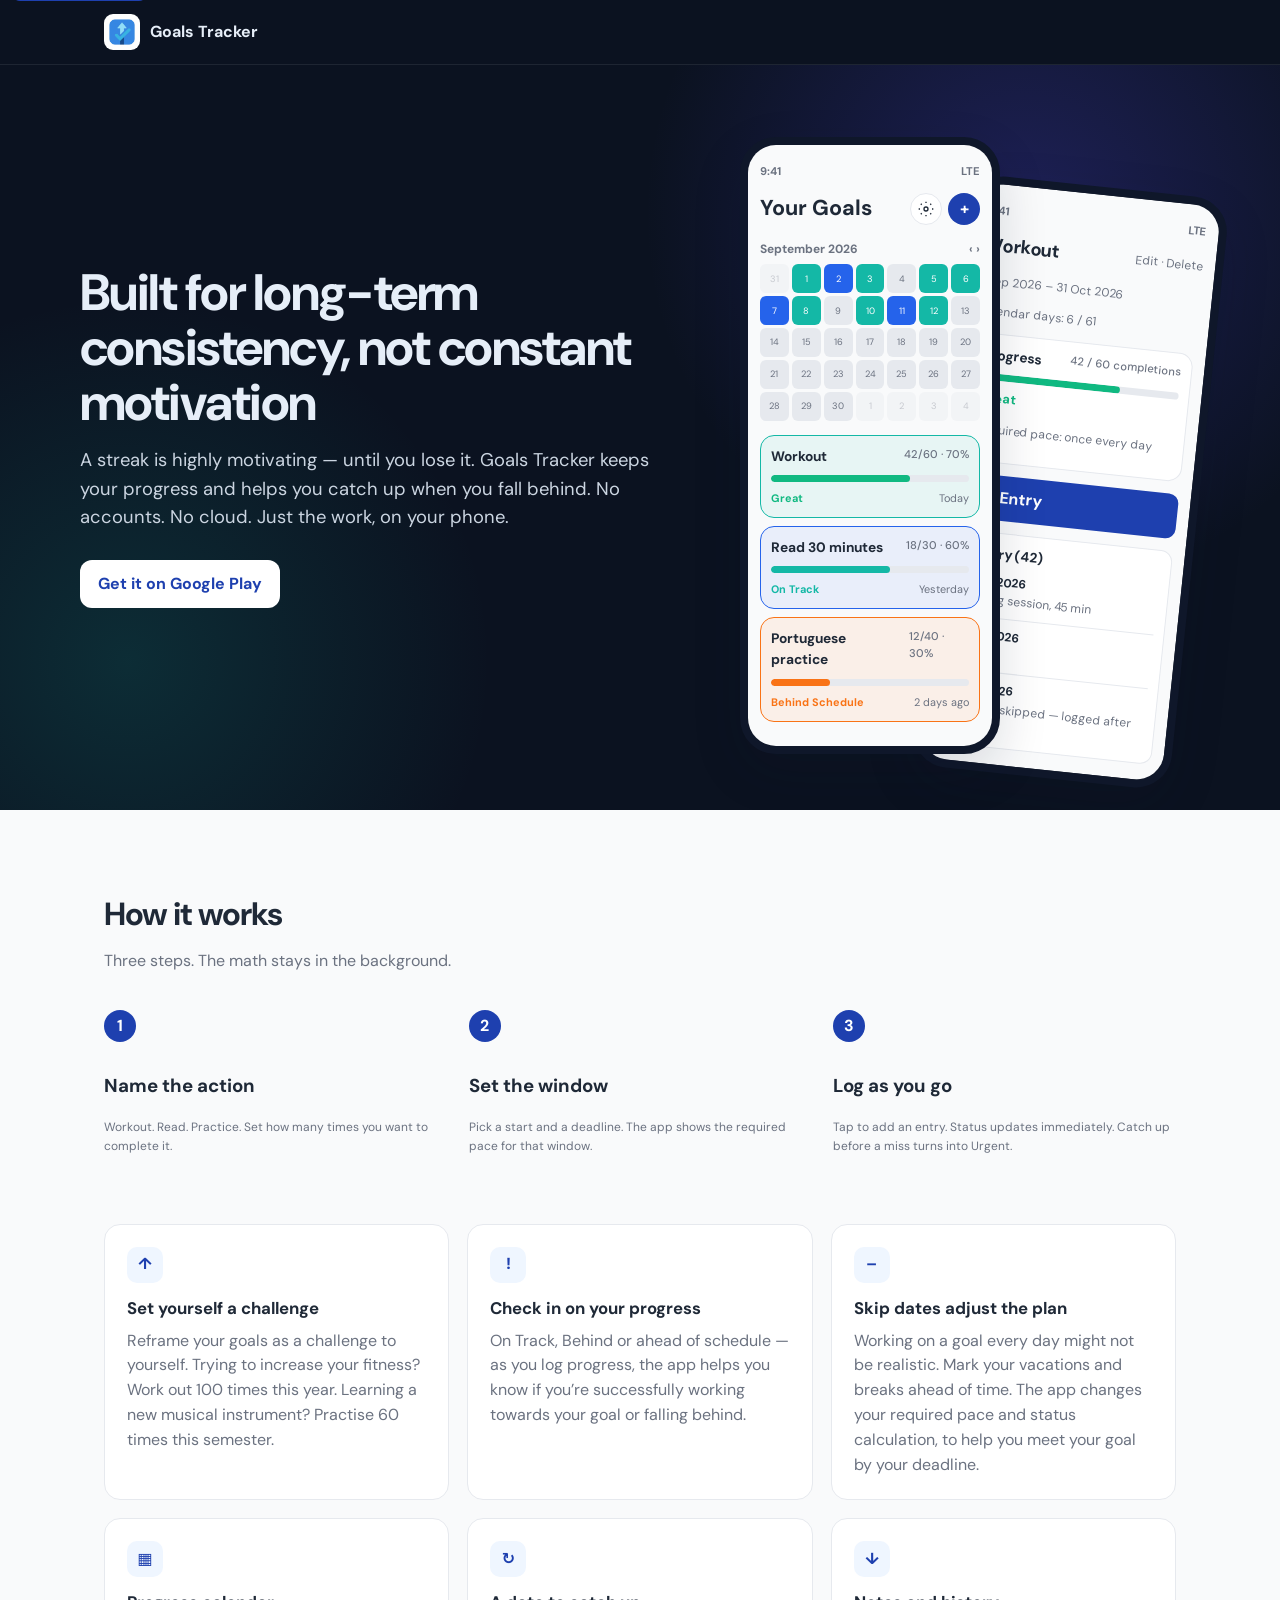
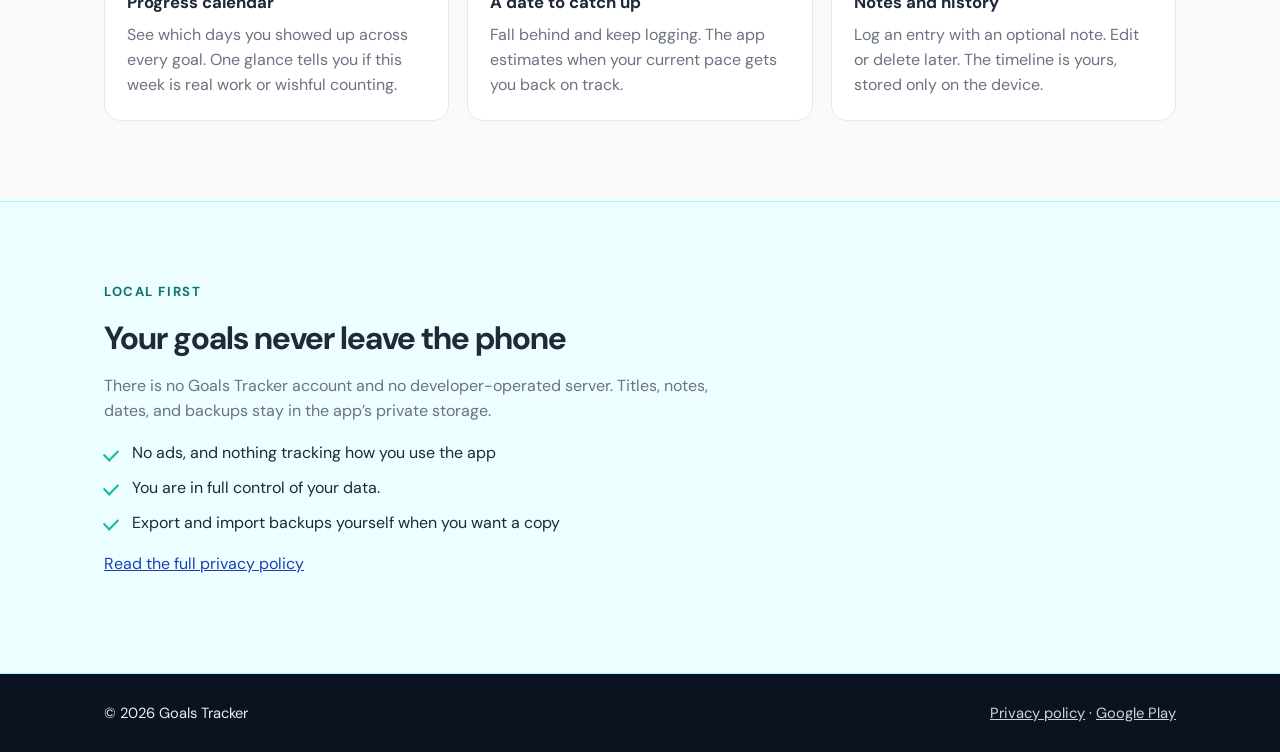
==== commit 0074c431: "Simplify the header and reframe how goals are set. Co-authored-by: Cursor <cursoragent@cursor.com>" ====
--- a/index.html
+++ b/index.html
@@ -36,10 +36,6 @@
           <img src="assets/icon.png" width="36" height="36" alt="" />
           Goals Tracker
         </a>
-        <div class="nav-links">
-          <a href="privacy/">Privacy policy</a>
-          <a class="button button-primary" href="https://play.google.com/store/apps/details?id=com.goalstracker.app">Get the app</a>
-        </div>
       </nav>
     </header>
 
@@ -173,15 +169,10 @@
             <article class="feature">
               <div class="feature-icon" aria-hidden="true">↑</div>
               <h3>Set yourself a challenge</h3>
-              <p class="examples">
-                Work out 100 times this year?<br />
-                Run 40 times before the race?<br />
-                Practise a new skill?
-              </p>
-              <p>
-                Set how many times you want to do something, and for how long.
-                The app will calculate your required pace and you’re ready to
-                start tracking.
+              <p>
+                Reframe your goals as a challenge to yourself. Trying to
+                increase your fitness? Work out 100 times this year. Learning a
+                new musical instrument? Practise 60 times this semester.
               </p>
             </article>
             <article class="feature">
--- a/assets/styles.css
+++ b/assets/styles.css
@@ -483,10 +483,6 @@
   margin-top: 0.7em;
 }
 
-.feature .examples {
-  line-height: 1.85;
-}
-
 .feature-icon {
   width: 36px;
   height: 36px;
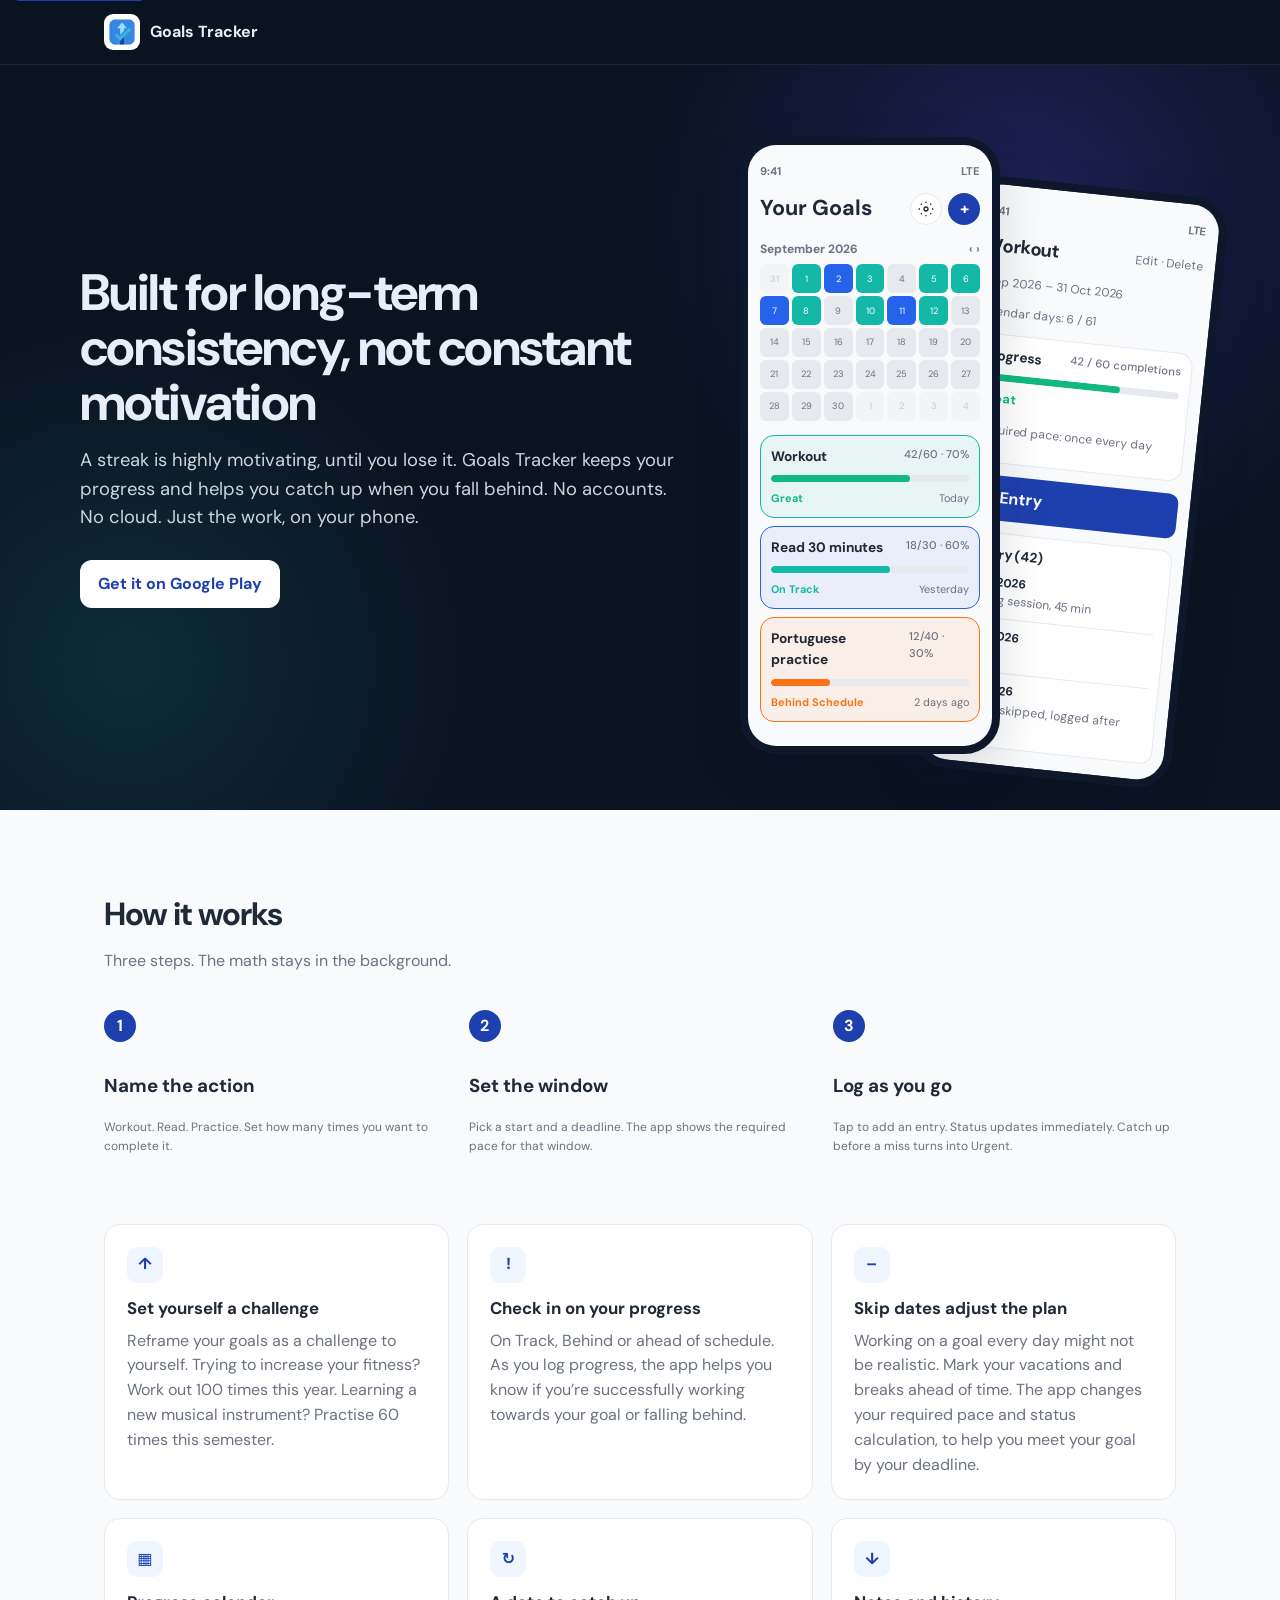
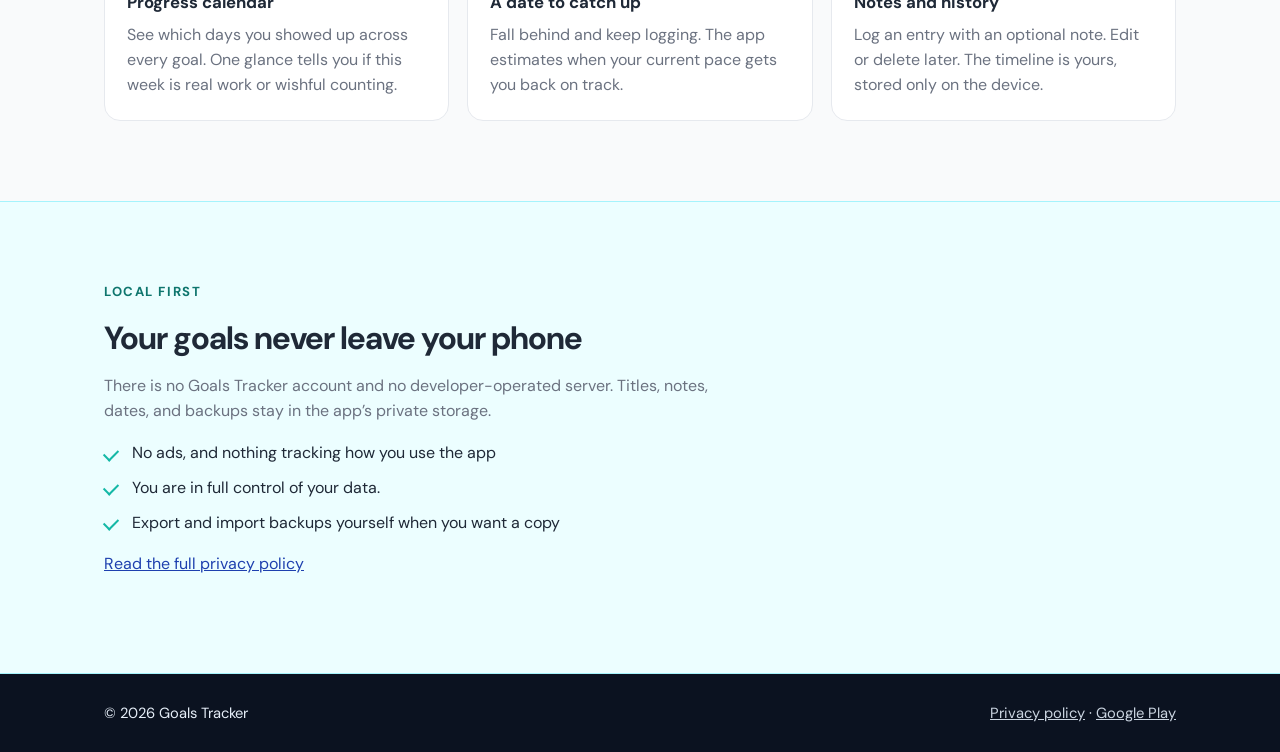
==== commit c2b65307: "Minor page adjustments Co-authored-by: Cursor <cursoragent@cursor.com>" ====
--- a/index.html
+++ b/index.html
@@ -3,16 +3,16 @@
   <head>
     <meta charset="utf-8" />
     <meta name="viewport" content="width=device-width, initial-scale=1" />
-    <title>Goals Tracker — Built for long-term consistency</title>
+    <title>Goals Tracker: Built for long-term consistency</title>
     <meta
       name="description"
-      content="A streak is highly motivating — until you lose it. Goals Tracker keeps your progress and helps you catch up when you fall behind. All data stays on your phone."
+      content="A streak is highly motivating, until you lose it. Goals Tracker keeps your progress and helps you catch up when you fall behind. All data stays on your phone."
     />
     <link rel="canonical" href="https://zepedrodev.github.io/goals-tracker/" />
     <meta property="og:title" content="Goals Tracker" />
     <meta
       property="og:description"
-      content="A streak is highly motivating — until you lose it. Goals Tracker keeps your progress and helps you catch up."
+      content="A streak is highly motivating, until you lose it. Goals Tracker keeps your progress and helps you catch up."
     />
     <meta property="og:type" content="website" />
     <meta property="og:url" content="https://zepedrodev.github.io/goals-tracker/" />
@@ -45,7 +45,7 @@
           <div>
             <h1>Built for long-term consistency, not constant motivation</h1>
             <p class="lede">
-              A streak is highly motivating — until you lose it. Goals Tracker
+              A streak is highly motivating, until you lose it. Goals Tracker
               keeps your progress and helps you catch up when you fall behind.
               No accounts. No cloud. Just the work, on your phone.
             </p>
@@ -136,7 +136,7 @@
                   <h3>History (42)</h3>
                   <p><strong>6 Sep 2026</strong><br /><span class="muted">Morning session, 45 min</span></p>
                   <p><strong>5 Sep 2026</strong><br /><span class="muted">Legs</span></p>
-                  <p><strong>3 Sep 2026</strong><br /><span class="muted">Rest day skipped — logged after travel</span></p>
+                  <p><strong>3 Sep 2026</strong><br /><span class="muted">Rest day skipped, logged after travel</span></p>
                 </div>
               </div>
             </div>
@@ -179,7 +179,7 @@
               <div class="feature-icon" aria-hidden="true">!</div>
               <h3>Check in on your progress</h3>
               <p>
-                On Track, Behind or ahead of schedule — as you log progress, the
+                On Track, Behind or ahead of schedule. As you log progress, the
                 app helps you know if you’re successfully working towards your
                 goal or falling behind.
               </p>
@@ -226,7 +226,7 @@
         <div class="wrap privacy-grid">
           <div>
             <p class="kicker" style="color:#0f766e">Local first</p>
-            <h2>Your goals never leave the phone</h2>
+            <h2>Your goals never leave your phone</h2>
             <p class="section-intro" style="margin-bottom:18px">
               There is no Goals Tracker account and no developer-operated server.
               Titles, notes, dates, and backups stay in the app’s private storage.
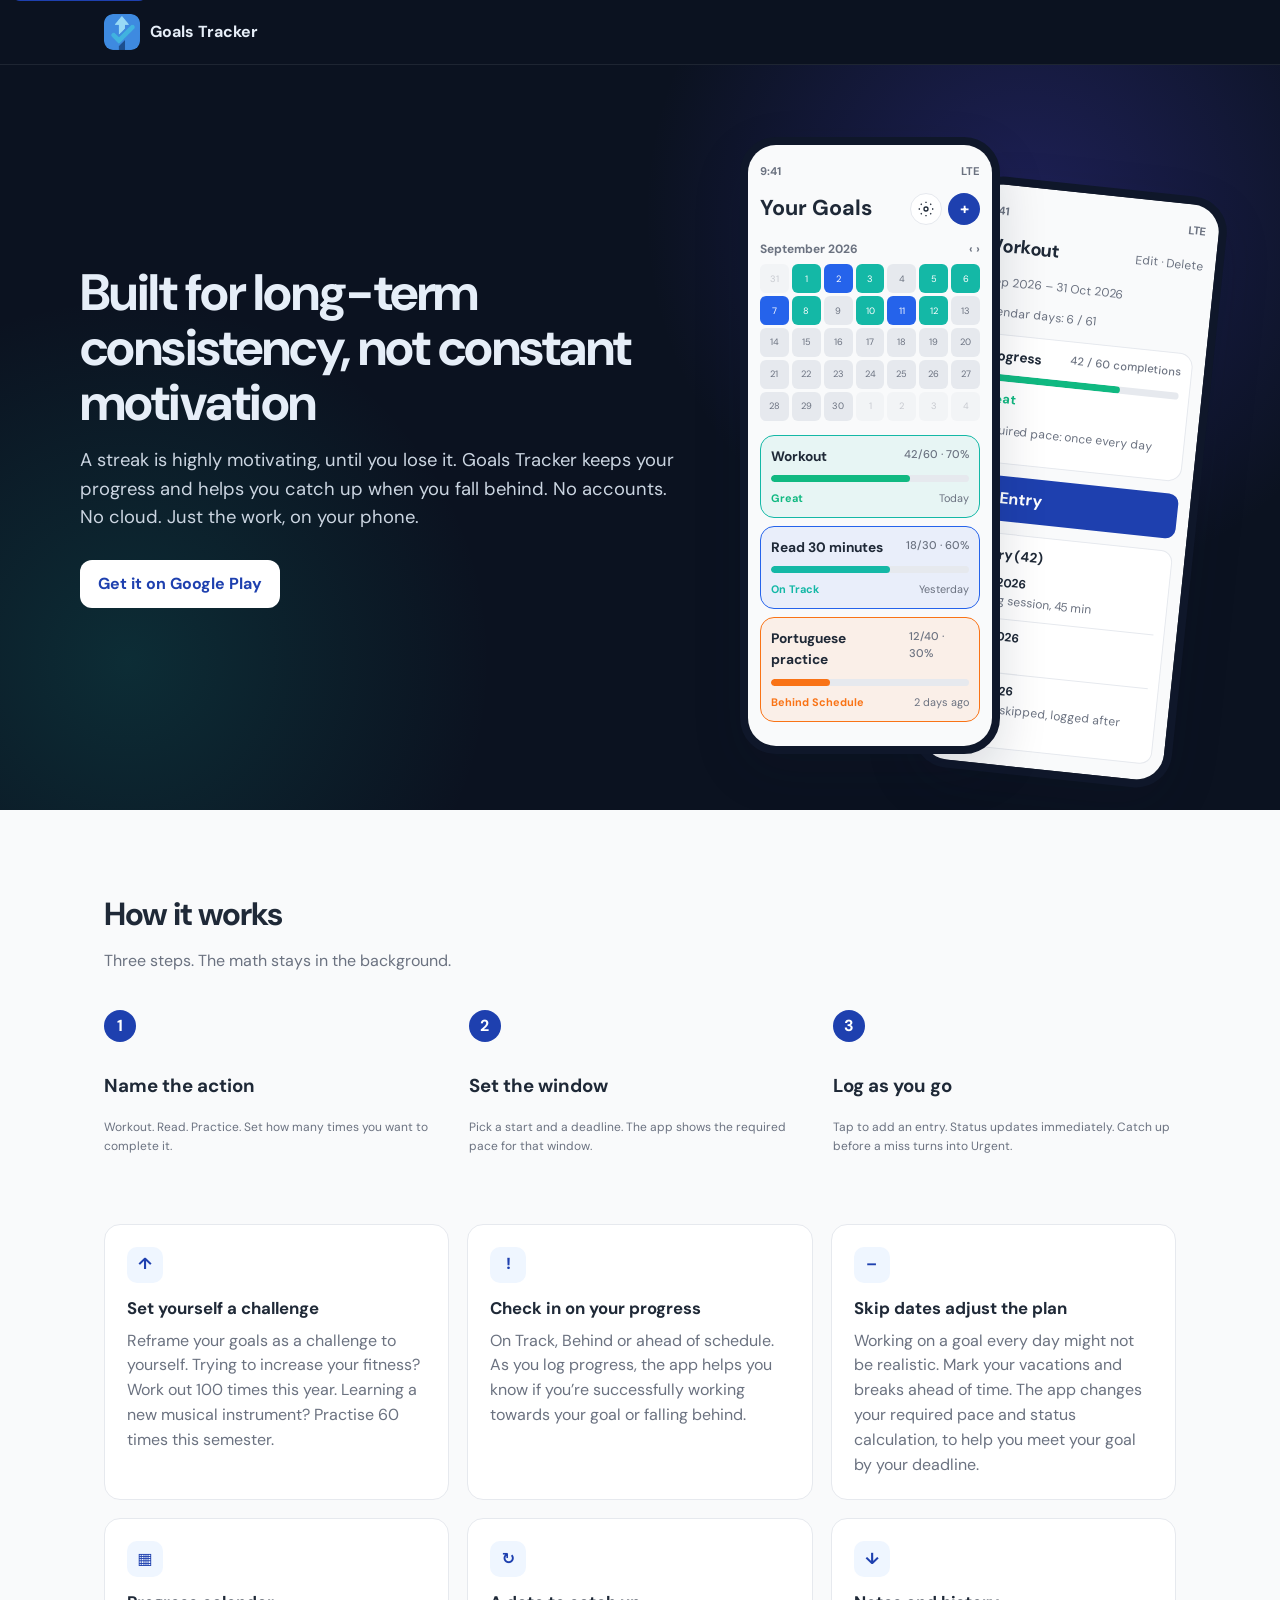
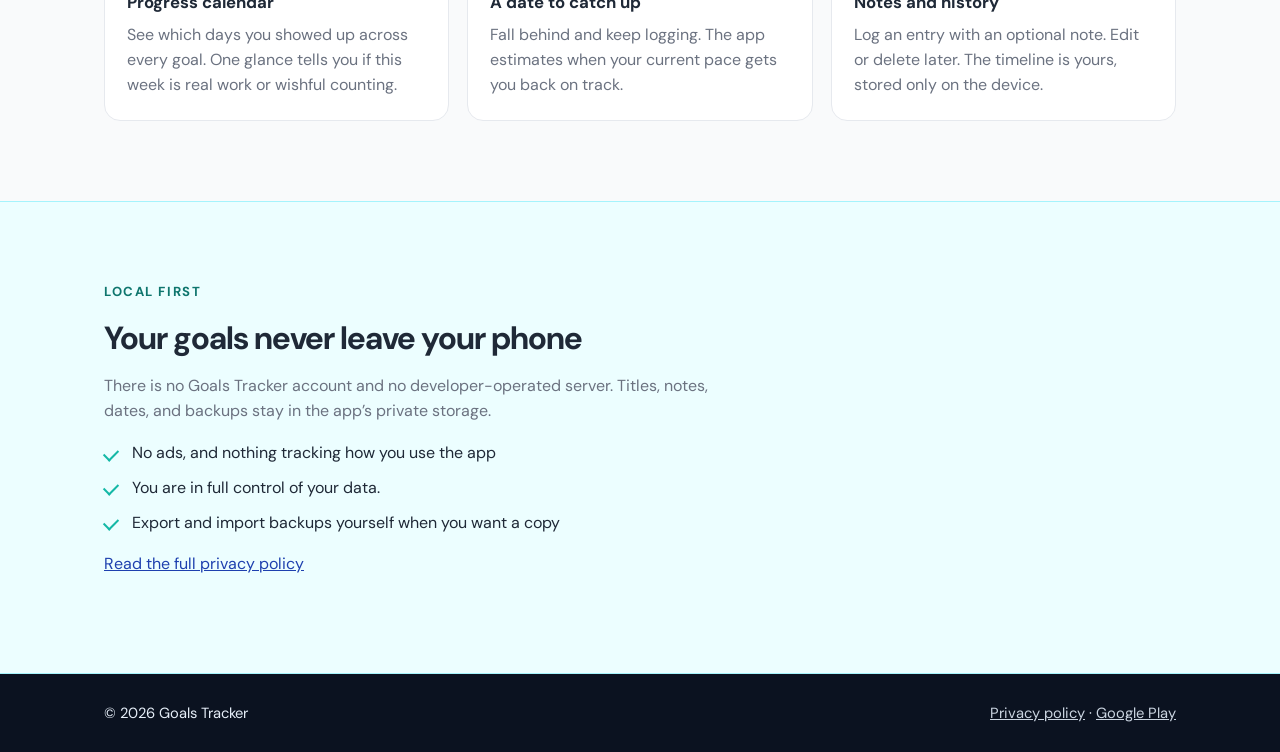
==== commit 98e0a95c: "Update the site icon to match the app. Co-authored-by: Cursor <cursoragent@cursor.com>" ====
--- a/index.html
+++ b/index.html
@@ -17,7 +17,7 @@
     <meta property="og:type" content="website" />
     <meta property="og:url" content="https://zepedrodev.github.io/goals-tracker/" />
     <meta property="og:image" content="https://zepedrodev.github.io/goals-tracker/assets/icon.png" />
-    <link rel="icon" href="assets/favicon.svg" type="image/svg+xml" />
+    <link rel="icon" href="assets/icon.png" type="image/png" />
     <link rel="apple-touch-icon" href="assets/icon.png" />
     <link rel="preconnect" href="https://fonts.googleapis.com" />
     <link rel="preconnect" href="https://fonts.gstatic.com" crossorigin />
